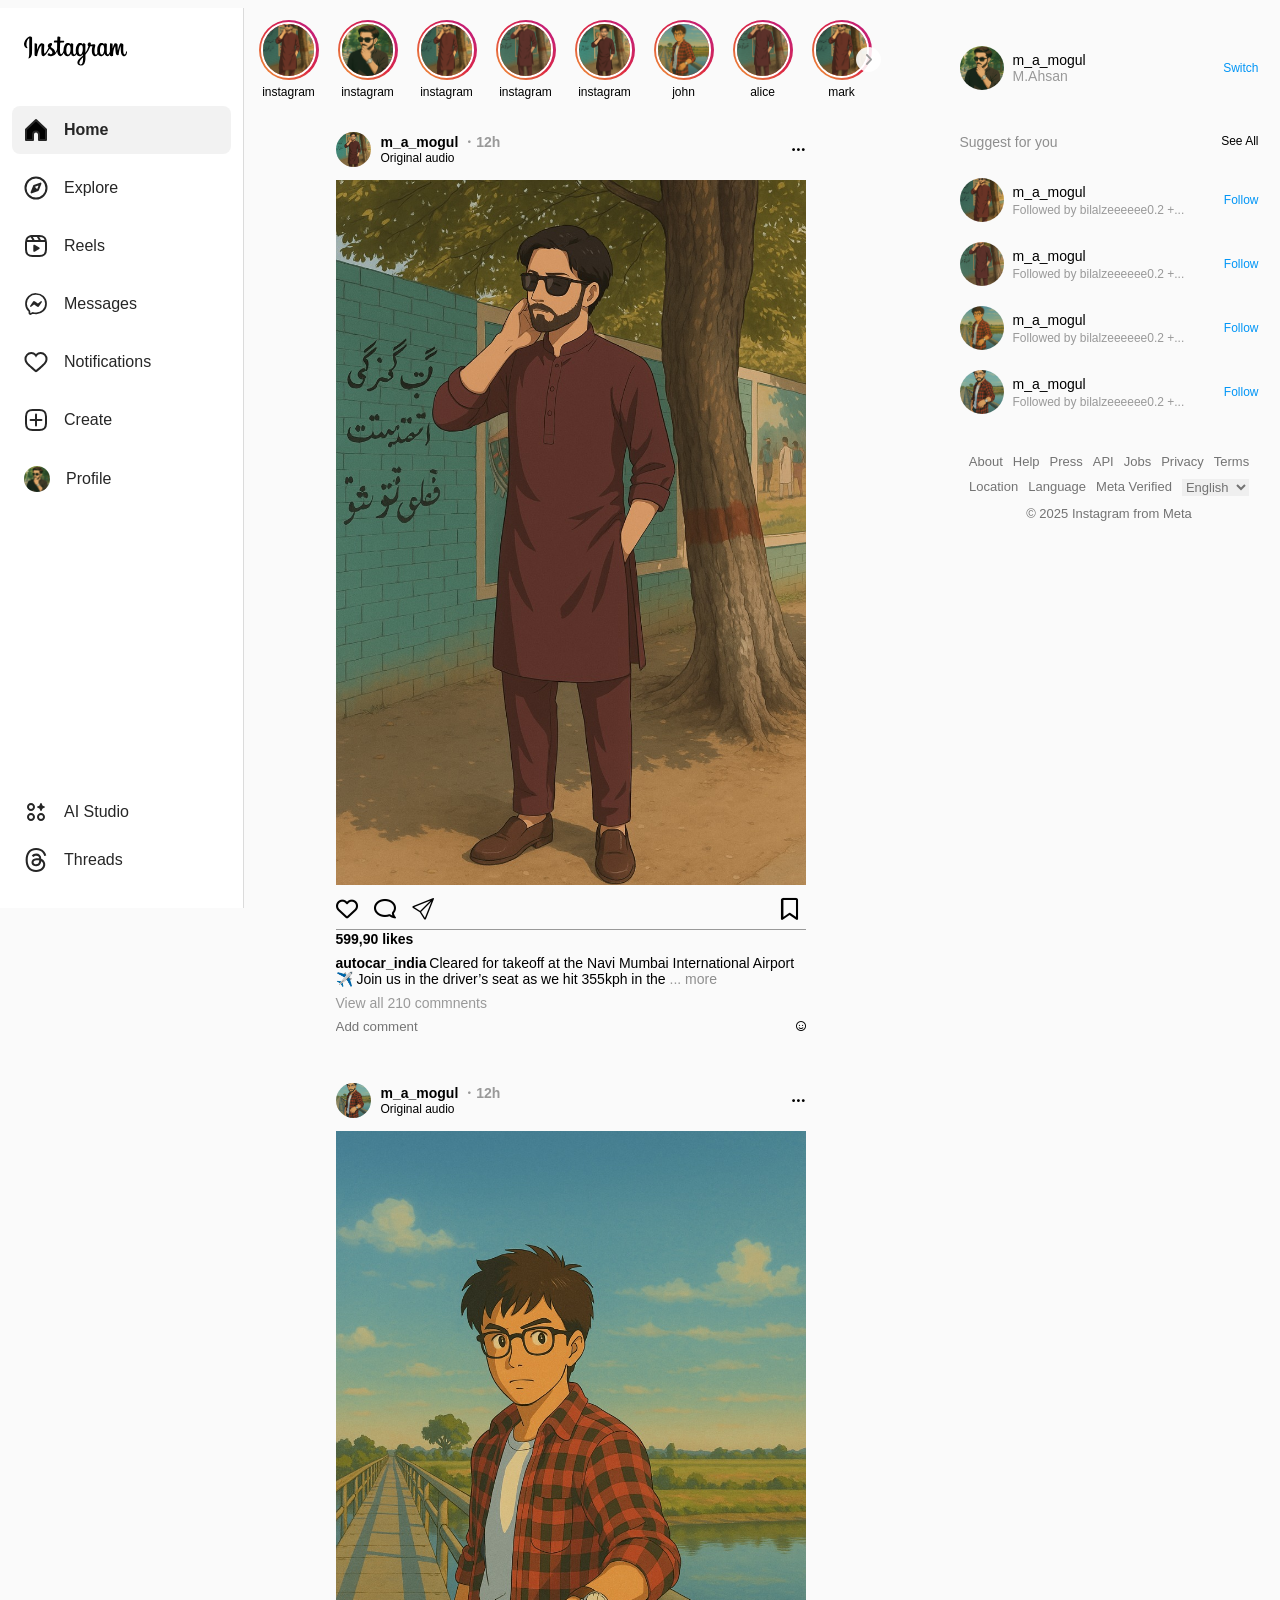
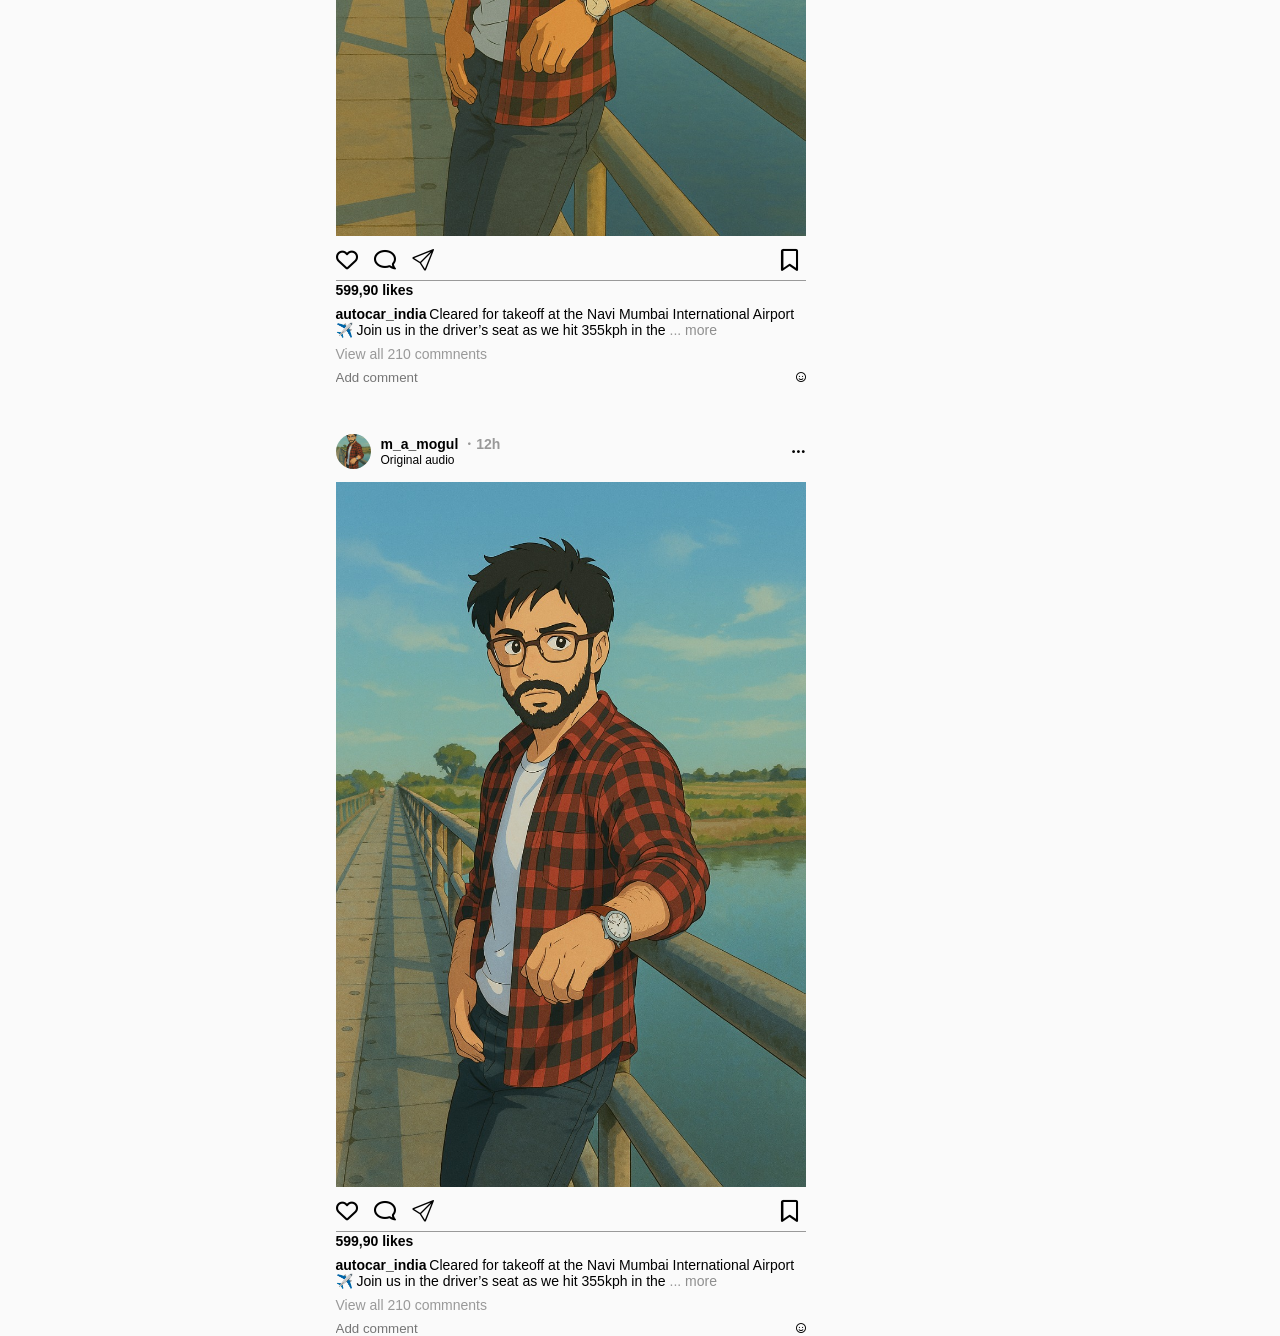
==== index.html @ 6cba1e9f "first-commit" ====
<!DOCTYPE html>
<html lang="en">

<head>
    <meta charset="UTF-8">
    <meta name="viewport" content="width=device-width, initial-scale=1.0">

    <!-- ? FontAwesome -->
    <link rel="stylesheet" href="https://cdnjs.cloudflare.com/ajax/libs/font-awesome/6.7.2/css/all.min.css"
        integrity="sha512-Evv84Mr4kqVGRNSgIGL/F/aIDqQb7xQ2vcrdIwxfjThSH8CSR7PBEakCr51Ck+w+/U6swU2Im1vVX0SVk9ABhg=="
        crossorigin="anonymous" referrerpolicy="no-referrer" />
    <!-- ?BootStrap Icon-->
    <link rel="stylesheet" href="https://cdn.jsdelivr.net/npm/bootstrap-icons@1.11.3/font/bootstrap-icons.min.css">
    <link rel="stylesheet" href="../css/index.css">

    <link rel="shortcut icon" href="../assets/icon.png" type="image/x-icon">

    <title>Instagram</title>

</head>

<body>

    <nav class="sidebar">
        <div class="sidebar-top">
            <div class="logo ">
                <a href="" class="default-logo"></a> <svg aria-label="Instagram" fill="currentColor" height="29" role="img"
                  viewBox="32 4 113 32" width="103">
                  <title>Instagram</title>
                  <path clip-rule="evenodd"
                    d="M37.82 4.11c-2.32.97-4.86 3.7-5.66 7.13-1.02 4.34 3.21 6.17 3.56 5.57.4-.7-.76-.94-1-3.2-.3-2.9 1.05-6.16 2.75-7.58.32-.27.3.1.3.78l-.06 14.46c0 3.1-.13 4.07-.36 5.04-.23.98-.6 1.64-.33 1.9.32.28 1.68-.4 2.46-1.5a8.13 8.13 0 0 0 1.33-4.58c.07-2.06.06-5.33.07-7.19 0-1.7.03-6.71-.03-9.72-.02-.74-2.07-1.51-3.03-1.1Zm82.13 14.48a9.42 9.42 0 0 1-.88 3.75c-.85 1.72-2.63 2.25-3.39-.22-.4-1.34-.43-3.59-.13-5.47.3-1.9 1.14-3.35 2.53-3.22 1.38.13 2.02 1.9 1.87 5.16ZM96.8 28.57c-.02 2.67-.44 5.01-1.34 5.7-1.29.96-3 .23-2.65-1.72.31-1.72 1.8-3.48 4-5.64l-.01 1.66Zm-.35-10a10.56 10.56 0 0 1-.88 3.77c-.85 1.72-2.64 2.25-3.39-.22-.5-1.69-.38-3.87-.13-5.25.33-1.78 1.12-3.44 2.53-3.44 1.38 0 2.06 1.5 1.87 5.14Zm-13.41-.02a9.54 9.54 0 0 1-.87 3.8c-.88 1.7-2.63 2.24-3.4-.23-.55-1.77-.36-4.2-.13-5.5.34-1.95 1.2-3.32 2.53-3.2 1.38.14 2.04 1.9 1.87 5.13Zm61.45 1.81c-.33 0-.49.35-.61.93-.44 2.02-.9 2.48-1.5 2.48-.66 0-1.26-1-1.42-3-.12-1.58-.1-4.48.06-7.37.03-.59-.14-1.17-1.73-1.75-.68-.25-1.68-.62-2.17.58a29.65 29.65 0 0 0-2.08 7.14c0 .06-.08.07-.1-.06-.07-.87-.26-2.46-.28-5.79 0-.65-.14-1.2-.86-1.65-.47-.3-1.88-.81-2.4-.2-.43.5-.94 1.87-1.47 3.48l-.74 2.2.01-4.88c0-.5-.34-.67-.45-.7a9.54 9.54 0 0 0-1.8-.37c-.48 0-.6.27-.6.67 0 .05-.08 4.65-.08 7.87v.46c-.27 1.48-1.14 3.49-2.09 3.49s-1.4-.84-1.4-4.68c0-2.24.07-3.21.1-4.83.02-.94.06-1.65.06-1.81-.01-.5-.87-.75-1.27-.85-.4-.09-.76-.13-1.03-.11-.4.02-.67.27-.67.62v.55a3.71 3.71 0 0 0-1.83-1.49c-1.44-.43-2.94-.05-4.07 1.53a9.31 9.31 0 0 0-1.66 4.73c-.16 1.5-.1 3.01.17 4.3-.33 1.44-.96 2.04-1.64 2.04-.99 0-1.7-1.62-1.62-4.4.06-1.84.42-3.13.82-4.99.17-.8.04-1.2-.31-1.6-.32-.37-1-.56-1.99-.33-.7.16-1.7.34-2.6.47 0 0 .05-.21.1-.6.23-2.03-1.98-1.87-2.69-1.22-.42.39-.7.84-.82 1.67-.17 1.3.9 1.91.9 1.91a22.22 22.22 0 0 1-3.4 7.23v-.7c-.01-3.36.03-6 .05-6.95.02-.94.06-1.63.06-1.8 0-.36-.22-.5-.66-.67-.4-.16-.86-.26-1.34-.3-.6-.05-.97.27-.96.65v.52a3.7 3.7 0 0 0-1.84-1.49c-1.44-.43-2.94-.05-4.07 1.53a10.1 10.1 0 0 0-1.66 4.72c-.15 1.57-.13 2.9.09 4.04-.23 1.13-.89 2.3-1.63 2.3-.95 0-1.5-.83-1.5-4.67 0-2.24.07-3.21.1-4.83.02-.94.06-1.65.06-1.81 0-.5-.87-.75-1.27-.85-.42-.1-.79-.13-1.06-.1-.37.02-.63.35-.63.6v.56a3.7 3.7 0 0 0-1.84-1.49c-1.44-.43-2.93-.04-4.07 1.53-.75 1.03-1.35 2.17-1.66 4.7a15.8 15.8 0 0 0-.12 2.04c-.3 1.81-1.61 3.9-2.68 3.9-.63 0-1.23-1.21-1.23-3.8 0-3.45.22-8.36.25-8.83l1.62-.03c.68 0 1.29.01 2.19-.04.45-.02.88-1.64.42-1.84-.21-.09-1.7-.17-2.3-.18-.5-.01-1.88-.11-1.88-.11s.13-3.26.16-3.6c.02-.3-.35-.44-.57-.53a7.77 7.77 0 0 0-1.53-.44c-.76-.15-1.1 0-1.17.64-.1.97-.15 3.82-.15 3.82-.56 0-2.47-.11-3.02-.11-.52 0-1.08 2.22-.36 2.25l3.2.09-.03 6.53v.47c-.53 2.73-2.37 4.2-2.37 4.2.4-1.8-.42-3.15-1.87-4.3-.54-.42-1.6-1.22-2.79-2.1 0 0 .69-.68 1.3-2.04.43-.96.45-2.06-.61-2.3-1.75-.41-3.2.87-3.63 2.25a2.61 2.61 0 0 0 .5 2.66l.15.19c-.4.76-.94 1.78-1.4 2.58-1.27 2.2-2.24 3.95-2.97 3.95-.58 0-.57-1.77-.57-3.43 0-1.43.1-3.58.19-5.8.03-.74-.34-1.16-.96-1.54a4.33 4.33 0 0 0-1.64-.69c-.7 0-2.7.1-4.6 5.57-.23.69-.7 1.94-.7 1.94l.04-6.57c0-.16-.08-.3-.27-.4a4.68 4.68 0 0 0-1.93-.54c-.36 0-.54.17-.54.5l-.07 10.3c0 .78.02 1.69.1 2.09.08.4.2.72.36.91.15.2.33.34.62.4.28.06 1.78.25 1.86-.32.1-.69.1-1.43.89-4.2 1.22-4.31 2.82-6.42 3.58-7.16.13-.14.28-.14.27.07l-.22 5.32c-.2 5.37.78 6.36 2.17 6.36 1.07 0 2.58-1.06 4.2-3.74l2.7-4.5 1.58 1.46c1.28 1.2 1.7 2.36 1.42 3.45-.21.83-1.02 1.7-2.44.86-.42-.25-.6-.44-1.01-.71-.23-.15-.57-.2-.78-.04-.53.4-.84.92-1.01 1.55-.17.61.45.94 1.09 1.22.55.25 1.74.47 2.5.5 2.94.1 5.3-1.42 6.94-5.34.3 3.38 1.55 5.3 3.72 5.3 1.45 0 2.91-1.88 3.55-3.72.18.75.45 1.4.8 1.96 1.68 2.65 4.93 2.07 6.56-.18.5-.69.58-.94.58-.94a3.07 3.07 0 0 0 2.94 2.87c1.1 0 2.23-.52 3.03-2.31.09.2.2.38.3.56 1.68 2.65 4.93 2.07 6.56-.18l.2-.28.05 1.4-1.5 1.37c-2.52 2.3-4.44 4.05-4.58 6.09-.18 2.6 1.93 3.56 3.53 3.69a4.5 4.5 0 0 0 4.04-2.11c.78-1.15 1.3-3.63 1.26-6.08l-.06-3.56a28.55 28.55 0 0 0 5.42-9.44s.93.01 1.92-.05c.32-.02.41.04.35.27-.07.28-1.25 4.84-.17 7.88.74 2.08 2.4 2.75 3.4 2.75 1.15 0 2.26-.87 2.85-2.17l.23.42c1.68 2.65 4.92 2.07 6.56-.18.37-.5.58-.94.58-.94.36 2.2 2.07 2.88 3.05 2.88 1.02 0 2-.42 2.78-2.28.03.82.08 1.49.16 1.7.05.13.34.3.56.37.93.34 1.88.18 2.24.11.24-.05.43-.25.46-.75.07-1.33.03-3.56.43-5.21.67-2.79 1.3-3.87 1.6-4.4.17-.3.36-.35.37-.03.01.64.04 2.52.3 5.05.2 1.86.46 2.96.65 3.3.57 1 1.27 1.05 1.83 1.05.36 0 1.12-.1 1.05-.73-.03-.31.02-2.22.7-4.96.43-1.79 1.15-3.4 1.41-4 .1-.21.15-.04.15 0-.06 1.22-.18 5.25.32 7.46.68 2.98 2.65 3.32 3.34 3.32 1.47 0 2.67-1.12 3.07-4.05.1-.7-.05-1.25-.48-1.25Z"
                    fill="currentColor" fill-rule="evenodd"></path>
                </svg></a>
        
                <!-- Mobile logo for smaller screens -->
                <a class="mobile-logo hidden"><svg aria-label="Instagram" class="x1lliihq x1n2onr6 x5n08af" fill="currentColor"
                    height="24" role="img" viewBox="0 0 24 24" width="24">
                    <title>Instagram</title>
                    <path
                      d="M12 2.982c2.937 0 3.285.011 4.445.064a6.087 6.087 0 0 1 2.042.379 3.408 3.408 0 0 1 1.265.823 3.408 3.408 0 0 1 .823 1.265 6.087 6.087 0 0 1 .379 2.042c.053 1.16.064 1.508.064 4.445s-.011 3.285-.064 4.445a6.087 6.087 0 0 1-.379 2.042 3.643 3.643 0 0 1-2.088 2.088 6.087 6.087 0 0 1-2.042.379c-1.16.053-1.508.064-4.445.064s-3.285-.011-4.445-.064a6.087 6.087 0 0 1-2.043-.379 3.408 3.408 0 0 1-1.264-.823 3.408 3.408 0 0 1-.823-1.265 6.087 6.087 0 0 1-.379-2.042c-.053-1.16-.064-1.508-.064-4.445s.011-3.285.064-4.445a6.087 6.087 0 0 1 .379-2.042 3.408 3.408 0 0 1 .823-1.265 3.408 3.408 0 0 1 1.265-.823 6.087 6.087 0 0 1 2.042-.379c1.16-.053 1.508-.064 4.445-.064M12 1c-2.987 0-3.362.013-4.535.066a8.074 8.074 0 0 0-2.67.511 5.392 5.392 0 0 0-1.949 1.27 5.392 5.392 0 0 0-1.269 1.948 8.074 8.074 0 0 0-.51 2.67C1.012 8.638 1 9.013 1 12s.013 3.362.066 4.535a8.074 8.074 0 0 0 .511 2.67 5.392 5.392 0 0 0 1.27 1.949 5.392 5.392 0 0 0 1.948 1.269 8.074 8.074 0 0 0 2.67.51C8.638 22.988 9.013 23 12 23s3.362-.013 4.535-.066a8.074 8.074 0 0 0 2.67-.511 5.625 5.625 0 0 0 3.218-3.218 8.074 8.074 0 0 0 .51-2.67C22.988 15.362 23 14.987 23 12s-.013-3.362-.066-4.535a8.074 8.074 0 0 0-.511-2.67 5.392 5.392 0 0 0-1.27-1.949 5.392 5.392 0 0 0-1.948-1.269 8.074 8.074 0 0 0-2.67-.51C15.362 1.012 14.987 1 12 1Zm0 5.351A5.649 5.649 0 1 0 17.649 12 5.649 5.649 0 0 0 12 6.351Zm0 9.316A3.667 3.667 0 1 1 15.667 12 3.667 3.667 0 0 1 12 15.667Zm5.872-10.859a1.32 1.32 0 1 0 1.32 1.32 1.32 1.32 0 0 0-1.32-1.32Z">
                    </path>
                  </svg></a>
              </div>
            <div class="navbar-list">
                <ul>
                    <li>
                        <a href="#" class="nav-item active home">
                            <svg aria-label="Home" class="x1lliihq x1n2onr6 x5n08af" fill="currentColor" height="24"
                                role="img" viewBox="0 0 24 24" width="24">
                                <title>Home</title>
                                <path
                                    d="M9.005 16.545a2.997 2.997 0 0 1 2.997-2.997A2.997 2.997 0 0 1 15 16.545V22h7V11.543L12 2 2 11.543V22h7.005Z"
                                    fill="none" stroke="currentColor" stroke-linejoin="round" stroke-width="2"></path>
                            </svg>
                            <span>
                                Home
                            </span>
                        </a>
                    </li>
                     <!-- onclick="showSearch()" -->
              <!-- <li onclick="showSearch()">
                <a class="nav-item" id="search">
                  <svg aria-label="Search" class="" fill="currentColor" height="24" role="img" viewBox="0 0 24 24"
                    width="24">
                    <title>Search</title>
                    <path d="M19 10.5A8.5 8.5 0 1 1 10.5 2a8.5 8.5 0 0 1 8.5 8.5Z" fill="none" stroke="currentColor"
                      stroke-linecap="round" stroke-linejoin="round" stroke-width="2"></path>
                    <line fill="none" stroke="currentColor" stroke-linecap="round" stroke-linejoin="round" stroke-width="2"
                      x1="16.511" x2="22" y1="16.511" y2="22"></line>
                  </svg>
                  <span> Search </span>
                </a>
                <div class="searchPopup" id="sPopup">
                  <div class="searchPage">
                    <div class="search-head">
                      <div class="search-title">Search</div>
                    </div>
                    <div class="search-bottom">
                      <div class="search-field">
                        <input type="text" id="searchInput" placeholder="Search">
                        <span class="clear-btn" id="clearBtn">&times;</span>
                      </div>
                      <hr>
                      <div class="search-list">
                        <div class="list-title">
                          <div class="recent">
                            Recent
                          </div>
                          <div class="clear-all" id="clear-all">Clear all</div>
                        </div>
                        <div class="list" id="list">
                          <div class="user-searched">
                            <div class="user-profile">
                              <img src="../assets/profile/adnan/1.jpg" width="" alt="">
                            </div>
                            <div class="search-user--info">
                              <a href="" class="search-username">m_a_mogul</a>
                              <span class="curr-name">M.Ahsan</span>
                            </div>
                            <div class="close-btn" id="close-btn">
                              <button>&times;</button>
                            </div>
                          </div>
                          <div class="user-searched">
                            <div class="user-profile">
                              <img src="../assets/profile/5.jpg" width="" alt="">
                            </div>
                            <div class="search-user--info">
                              <a href="" class="search-username">m_a_mogul</a>
                              <span class="curr-name">M.Ahsan</span>
                            </div>
                            <div class="close-btn" id="close-btn">
                              <button>&times;</button>
                            </div>
                          </div>
                          <div class="user-searched">
                            <div class="user-profile">
                              <img src="../assets/profile/adnan/1.jpg" width="" alt="">
                            </div>
                            <div class="search-user--info">
                              <a href="" class="search-username">m_a_mogul</a>
                              <span class="curr-name">M.Ahsan</span>
                            </div>
                            <div class="close-btn" id="close-btn">
                              <button>&times;</button>
                            </div>
                          </div>
                          <div class="user-searched">
                            <div class="user-profile">
                              <img src="../assets/profile/5.jpg" width="" alt="">
                            </div>
                            <div class="search-user--info">
                              <a href="" class="search-username">m_a_mogul</a>
                              <span class="curr-name">M.Ahsan</span>
                            </div>
                            <div class="close-btn" id="close-btn">
                              <button>&times;</button>
                            </div>
                          </div>
                        </div>
                      </div>
                    </div>
                  </div>
                </div>
              </li> -->
                    <li>
                        <a href="./explore.html" class="nav-item">
                            <svg aria-label="Explore" class="" fill="currentColor" height="24" role="img"
                                viewBox="0 0 24 24" width="24">
                                <title>Explore</title>
                                <polygon fill="none"
                                    points="13.941 13.953 7.581 16.424 10.06 10.056 16.42 7.585 13.941 13.953"
                                    stroke="currentColor" stroke-linecap="round" stroke-linejoin="round"
                                    stroke-width="2">
                                </polygon>
                                <polygon fill-rule="evenodd"
                                    points="10.06 10.056 13.949 13.945 7.581 16.424 10.06 10.056">
                                </polygon>
                                <circle cx="12.001" cy="12.005" fill="none" r="10.5" stroke="currentColor"
                                    stroke-linecap="round" stroke-linejoin="round" stroke-width="2"></circle>
                            </svg>
                            <span>
                                Explore
                            </span>
                        </a>
                    </li>
                    <li>
                        <a href="#" class="nav-item">
                            <svg aria-label="Reels" class="x1lliihq x1n2onr6 x5n08af" fill="currentColor" height="24"
                                role="img" viewBox="0 0 24 24" width="24">
                                <title>Reels</title>
                                <line fill="none" stroke="currentColor" stroke-linejoin="round" stroke-width="2"
                                    x1="2.049" x2="21.95" y1="7.002" y2="7.002"></line>
                                <line fill="none" stroke="currentColor" stroke-linecap="round" stroke-linejoin="round"
                                    stroke-width="2" x1="13.504" x2="16.362" y1="2.001" y2="7.002"></line>
                                <line fill="none" stroke="currentColor" stroke-linecap="round" stroke-linejoin="round"
                                    stroke-width="2" x1="7.207" x2="10.002" y1="2.11" y2="7.002"></line>
                                <path
                                    d="M2 12.001v3.449c0 2.849.698 4.006 1.606 4.945.94.908 2.098 1.607 4.946 1.607h6.896c2.848 0 4.006-.699 4.946-1.607.908-.939 1.606-2.096 1.606-4.945V8.552c0-2.848-.698-4.006-1.606-4.945C19.454 2.699 18.296 2 15.448 2H8.552c-2.848 0-4.006.699-4.946 1.607C2.698 4.546 2 5.704 2 8.552Z"
                                    fill="none" stroke="currentColor" stroke-linecap="round" stroke-linejoin="round"
                                    stroke-width="2"></path>
                                <path
                                    d="M9.763 17.664a.908.908 0 0 1-.454-.787V11.63a.909.909 0 0 1 1.364-.788l4.545 2.624a.909.909 0 0 1 0 1.575l-4.545 2.624a.91.91 0 0 1-.91 0Z"
                                    fill-rule="evenodd"></path>
                            </svg>
                            <span>
                                Reels
                            </span>
                        </a>
                    </li>
                    <li>

                        <a href="/html/message.html" class="nav-item">
                            <svg aria-label="Messenger" class="x1lliihq x1n2onr6 x5n08af" fill="currentColor"
                                height="24" role="img" viewBox="0 0 24 24" width="24">
                                <title>Messenger</title>
                                <path
                                    d="M12.003 2.001a9.705 9.705 0 1 1 0 19.4 10.876 10.876 0 0 1-2.895-.384.798.798 0 0 0-.533.04l-1.984.876a.801.801 0 0 1-1.123-.708l-.054-1.78a.806.806 0 0 0-.27-.569 9.49 9.49 0 0 1-3.14-7.175 9.65 9.65 0 0 1 10-9.7Z"
                                    fill="none" stroke="currentColor" stroke-miterlimit="10" stroke-width="1.739">
                                </path>
                                <path
                                    d="M17.79 10.132a.659.659 0 0 0-.962-.873l-2.556 2.05a.63.63 0 0 1-.758.002L11.06 9.47a1.576 1.576 0 0 0-2.277.42l-2.567 3.98a.659.659 0 0 0 .961.875l2.556-2.049a.63.63 0 0 1 .759-.002l2.452 1.84a1.576 1.576 0 0 0 2.278-.42Z"
                                    fill-rule="evenodd"></path>
                            </svg>
                            <span>
                                Messages
                            </span>
                        </a>
                    </li>
                    <li class="hide-in--mobile">

                        <a href="#" class="nav-item">
                            <svg aria-label="Notifications" class="x1lliihq x1n2onr6 x5n08af" fill="currentColor"
                                height="24" role="img" viewBox="0 0 24 24" width="24">
                                <title>Notifications</title>
                                <path
                                    d="M16.792 3.904A4.989 4.989 0 0 1 21.5 9.122c0 3.072-2.652 4.959-5.197 7.222-2.512 2.243-3.865 3.469-4.303 3.752-.477-.309-2.143-1.823-4.303-3.752C5.141 14.072 2.5 12.167 2.5 9.122a4.989 4.989 0 0 1 4.708-5.218 4.21 4.21 0 0 1 3.675 1.941c.84 1.175.98 1.763 1.12 1.763s.278-.588 1.11-1.766a4.17 4.17 0 0 1 3.679-1.938m0-2a6.04 6.04 0 0 0-4.797 2.127 6.052 6.052 0 0 0-4.787-2.127A6.985 6.985 0 0 0 .5 9.122c0 3.61 2.55 5.827 5.015 7.97.283.246.569.494.853.747l1.027.918a44.998 44.998 0 0 0 3.518 3.018 2 2 0 0 0 2.174 0 45.263 45.263 0 0 0 3.626-3.115l.922-.824c.293-.26.59-.519.885-.774 2.334-2.025 4.98-4.32 4.98-7.94a6.985 6.985 0 0 0-6.708-7.218Z">
                                </path>
                            </svg>
                            <span>
                                Notifications
                            </span>
                        </a>
                    </li>
                    <li>

                        <a href="#" class="nav-item create-post">
                            <svg aria-label="New post" class="x1lliihq x1n2onr6 x5n08af" fill="currentColor" height="24"
                                role="img" viewBox="0 0 24 24" width="24">
                                <title>New post</title>
                                <path
                                    d="M2 12v3.45c0 2.849.698 4.005 1.606 4.944.94.909 2.098 1.608 4.946 1.608h6.896c2.848 0 4.006-.7 4.946-1.608C21.302 19.455 22 18.3 22 15.45V8.552c0-2.849-.698-4.006-1.606-4.945C19.454 2.7 18.296 2 15.448 2H8.552c-2.848 0-4.006.699-4.946 1.607C2.698 4.547 2 5.703 2 8.552Z"
                                    fill="none" stroke="currentColor" stroke-linecap="round" stroke-linejoin="round"
                                    stroke-width="2"></path>
                                <line fill="none" stroke="currentColor" stroke-linecap="round" stroke-linejoin="round"
                                    stroke-width="2" x1="6.545" x2="17.455" y1="12.001" y2="12.001"></line>
                                <line fill="none" stroke="currentColor" stroke-linecap="round" stroke-linejoin="round"
                                    stroke-width="2" x1="12.003" x2="12.003" y1="6.545" y2="17.455"></line>
                            </svg>
                            <span>
                                Create
                            </span>
                        </a>
                    </li>
                    <li>

                        <a href="./profile.html" class="nav-item">
                            <img src="../assets/profile/1.jpg" class="profile-pic--nav" alt="Profile">
                            <span>
                                Profile
                            </span>
                        </a>
                    </li>
                </ul>
            </div>
        </div>

        <div class="more-icons">
            <a href="#" class="nav-item ai-studio">
                <svg aria-label="" class="x1lliihq x1n2onr6 xyb1xck" fill="currentColor" height="24" role="img"
                    viewBox="0 0 24 24" width="24">
                    <title></title>
                    <path clip-rule="evenodd"
                        d="M3 17C3 19.2091 4.79086 21 7 21C9.20914 21 11 19.2091 11 17C11 14.7909 9.20914 13 7 13C4.79086 13 3 14.7909 3 17ZM7 19C5.89543 19 5 18.1046 5 17C5 15.8954 5.89543 15 7 15C8.10457 15 9 15.8954 9 17C9 18.1046 8.10457 19 7 19Z"
                        fill="ig-primary-icon" fill-rule="evenodd"></path>
                    <path clip-rule="evenodd"
                        d="M3 7C3 9.20914 4.79086 11 7 11C9.20914 11 11 9.20914 11 7C11 4.79086 9.20914 3 7 3C4.79086 3 3 4.79086 3 7ZM7 9C5.89543 9 5 8.10457 5 7C5 5.89543 5.89543 5 7 5C8.10457 5 9 5.89543 9 7C9 8.10457 8.10457 9 7 9Z"
                        fill="ig-primary-icon" fill-rule="evenodd"></path>
                    <path clip-rule="evenodd"
                        d="M13 17C13 19.2091 14.7909 21 17 21C19.2091 21 21 19.2091 21 17C21 14.7909 19.2091 13 17 13C14.7909 13 13 14.7909 13 17ZM17 19C15.8954 19 15 18.1046 15 17C15 15.8954 15.8954 15 17 15C18.1046 15 19 15.8954 19 17C19 18.1046 18.1046 19 17 19Z"
                        fill="ig-primary-icon" fill-rule="evenodd"></path>
                    <path
                        d="M16.441 10.6266C16.6549 11.1245 17.3625 11.1245 17.5765 10.6266L18.3939 8.72443C18.4564 8.57898 18.5725 8.46316 18.7183 8.40081L20.6256 7.58558C21.1248 7.37223 21.1248 6.66646 20.6256 6.45313L18.7183 5.63788C18.5725 5.57554 18.4564 5.45972 18.3939 5.31427L17.5598 3.37331C17.3484 2.88143 16.6518 2.87387 16.4297 3.36107L15.5339 5.32659C15.471 5.46452 15.3594 5.57455 15.2203 5.63554L13.369 6.44802C12.8744 6.66499 12.8778 7.36588 13.3744 7.57819L15.299 8.40081C15.4449 8.46316 15.5611 8.57898 15.6235 8.72443L16.441 10.6266Z"
                        fill="ig-primary-icon"></path>
                </svg>
                <span>
                    AI Studio
                </span>
            </a>

            <a href="#" class="nav-item therads">
                <svg aria-label="" class="x1lliihq x1n2onr6 x5n08af" fill="currentColor" height="24" role="img"
                    viewBox="0 0 192 192" width="24">
                    <title></title>
                    <path class="xcslo1z"
                        d="M141.537 88.9883C140.71 88.5919 139.87 88.2104 139.019 87.8451C137.537 60.5382 122.616 44.905 97.5619 44.745C97.4484 44.7443 97.3355 44.7443 97.222 44.7443C82.2364 44.7443 69.7731 51.1409 62.102 62.7807L75.881 72.2328C81.6116 63.5383 90.6052 61.6848 97.2286 61.6848C97.3051 61.6848 97.3819 61.6848 97.4576 61.6855C105.707 61.7381 111.932 64.1366 115.961 68.814C118.893 72.2193 120.854 76.925 121.825 82.8638C114.511 81.6207 106.601 81.2385 98.145 81.7233C74.3247 83.0954 59.0111 96.9879 60.0396 116.292C60.5615 126.084 65.4397 134.508 73.775 140.011C80.8224 144.663 89.899 146.938 99.3323 146.423C111.79 145.74 121.563 140.987 128.381 132.296C133.559 125.696 136.834 117.143 138.28 106.366C144.217 109.949 148.617 114.664 151.047 120.332C155.179 129.967 155.42 145.8 142.501 158.708C131.182 170.016 117.576 174.908 97.0135 175.059C74.2042 174.89 56.9538 167.575 45.7381 153.317C35.2355 139.966 29.8077 120.682 29.6052 96C29.8077 71.3178 35.2355 52.0336 45.7381 38.6827C56.9538 24.4249 74.2039 17.11 97.0132 16.9405C119.988 17.1113 137.539 24.4614 149.184 38.788C154.894 45.8136 159.199 54.6488 162.037 64.9503L178.184 60.6422C174.744 47.9622 169.331 37.0357 161.965 27.974C147.036 9.60668 125.202 0.195148 97.0695 0H96.9569C68.8816 0.19447 47.2921 9.6418 32.7883 28.0793C19.8819 44.4864 13.2244 67.3157 13.0007 95.9325L13 96L13.0007 96.0675C13.2244 124.684 19.8819 147.514 32.7883 163.921C47.2921 182.358 68.8816 191.806 96.9569 192H97.0695C122.03 191.827 139.624 185.292 154.118 170.811C173.081 151.866 172.51 128.119 166.26 113.541C161.776 103.087 153.227 94.5962 141.537 88.9883ZM98.4405 129.507C88.0005 130.095 77.1544 125.409 76.6196 115.372C76.2232 107.93 81.9158 99.626 99.0812 98.6368C101.047 98.5234 102.976 98.468 104.871 98.468C111.106 98.468 116.939 99.0737 122.242 100.233C120.264 124.935 108.662 128.946 98.4405 129.507Z">
                    </path>
                </svg>
                <span>
                    Threads
                </span>
            </a>
        </div>
    </nav>

    <main>
        <div class="main-div">
            <!-- ? Insta Content -->
            <div class="insta-content">

                <div class="story-wrapper">
                    <button class="btn prev"><i class="fa-solid fa-angle-left"></i></button>
                    <button class="btn next"><i class="fa-solid fa-angle-right"></i></button>

                    <div class="insta-stories" id="storiesContainer">
                    </div>
                </div>

                <div class="insta-posts">
                    <div class="post-div">
                        <div class="post">
                            <div class="post-header">
                                <div class="left-side">
                                    <div class="profile-pic">
                                        <img src="../assets/profile/4.jpg" alt="">
                                    </div>
                                    <div class="user-info">
                                        <div class="post-username">
                                            <span class="username">
                                                m_a_mogul
                                            </span>
                                            <span class="post-time"><i class="bi bi-dot"></i>12h</span>
                                        </div>
                                        <span class="post-audio">Original audio</span>
                                    </div>
                                </div>
                                <div class="right-side">
                                    <div class="more-option" title="more option">
                                        <i class="bi bi-three-dots"></i>
                                    </div>
                                </div>
                            </div>
                            <div class="post-img">
                                <img src="../assets/profile/2.jpg" alt="">
                                <div class="like-heart" id="like-heart">
                                    <i class="fa-solid fa-heart like "></i>
                                </div>
                            </div>
                            <div class="post-footer">
                                <div class="post-controls">
                                    <div class="post-btns">
                                        <div class="heart btn-post" id="heart">
                                            <i class="fa-regular fa-heart"></i>
                                        </div>
                                        <div class="comment  btn-post">
                                            <i class="fa-regular fa-comment"></i>
                                        </div>
                                        <div class="share  btn-post">
                                            <i class="bi bi-send"></i>
                                        </div>
                                    </div>
                                    <div class="save-btn">
                                        <div class="save">
                                            <i class="fa-regular fa-bookmark"></i>
                                        </div>
                                    </div>
                                </div>

                                <div class="post-like--count">
                                    <div class="like-count">
                                        <a href="">
                                            <span>599,90</span>
                                            <span>
                                                likes
                                            </span>
                                        </a>
                                    </div>
                                </div>

                                <div class="post-caption">
                                    <div class="caption">
                                        <span class="post-username">autocar_india</span>
                                        <span class="caption-text">
                                            Cleared for takeoff at the Navi Mumbai International Airport ✈️ Join us in
                                            the driver’s seat as we hit 355kph in the
                                            <span class="dots">...</span>
                                            <span class="extra-text"> new Ferrari SF90 XX Stradale — an 1016hp hybrid
                                                rocket! 🚗💨</span>
                                            <span class="more-link toggle">more</span>
                                        </span>
                                    </div>
                                </div>


                                <div class="view-all-comments">
                                    <a href="" class="view-comments">
                                        View all <span class="total-comments">210</span> commnents
                                    </a>
                                </div>

                                <div class="add-comment">
                                    <div class="post-cmt">
                                        <form>
                                            <div class="cmt-div">
                                                <input type="text" placeholder="Add comment" name="" id="cmt">
                                            </div>
                                            <button class="cmt-btn" id="cmt-btn">
                                                Post
                                            </button>
                                        </form>
                                        <div class="cmt-emoji">
                                            <i class="fa-regular fa-face-smile"></i>
                                        </div>
                                    </div>
                                </div>
                            </div>
                        </div>
                    </div>

                    <div class="post-div">
                        <div class="post">
                            <div class="post-header">
                                <div class="left-side">
                                    <div class="profile-pic">
                                        <img src="../assets/profile/6.jpg" alt="">
                                    </div>
                                    <div class="user-info">
                                        <div class="post-username">
                                            <span class="username">
                                                m_a_mogul
                                            </span>
                                            <span class="post-time"><i class="bi bi-dot"></i>12h</span>
                                        </div>
                                        <span class="post-audio">Original audio</span>
                                    </div>
                                </div>
                                <div class="right-side">
                                    <div class="more-option" title="more option">
                                        <i class="bi bi-three-dots"></i>
                                    </div>
                                </div>
                            </div>
                            <div class="post-img">
                                <img src="../assets/profile/5.jpg" alt="">
                                <div class="like-heart" id="like-heart">
                                    <i class="fa-solid fa-heart like "></i>
                                </div>
                            </div>
                            <div class="post-footer">
                                <div class="post-controls">
                                    <div class="post-btns">
                                        <div class="heart btn-post" id="heart">
                                            <i class="fa-regular fa-heart"></i>
                                        </div>
                                        <div class="comment  btn-post">
                                            <i class="fa-regular fa-comment"></i>
                                        </div>
                                        <div class="share  btn-post">
                                            <i class="bi bi-send"></i>
                                        </div>
                                    </div>
                                    <div class="save-btn">
                                        <div class="save">
                                            <i class="fa-regular fa-bookmark"></i>
                                        </div>
                                    </div>
                                </div>

                                <div class="post-like--count">
                                    <div class="like-count">
                                        <a href="">
                                            <span>599,90</span>
                                            <span>
                                                likes
                                            </span>
                                        </a>
                                    </div>
                                </div>

                                <div class="post-caption">
                                    <div class="caption">
                                        <span class="post-username">autocar_india</span>
                                        <span class="caption-text">
                                            Cleared for takeoff at the Navi Mumbai International Airport ✈️ Join us in
                                            the driver’s seat as we hit 355kph in the
                                            <span class="dots">...</span>
                                            <span class="extra-text"> new Ferrari SF90 XX Stradale — an 1016hp hybrid
                                                rocket! 🚗💨</span>
                                            <span class="more-link toggle">more</span>
                                        </span>
                                    </div>
                                </div>

                                <div class="view-all-comments">
                                    <a href="" class="view-comments">
                                        View all <span class="total-comments">210</span> commnents
                                    </a>
                                </div>

                                <div class="add-comment">
                                    <div class="post-cmt">
                                        <form>
                                            <div class="cmt-div">
                                                <input type="text" placeholder="Add comment" name="" id="cmt">
                                            </div>
                                            <button class="cmt-btn" id="cmt-btn">
                                                Post
                                            </button>
                                        </form>
                                        <div class="cmt-emoji">
                                            <i class="fa-regular fa-face-smile"></i>
                                        </div>
                                    </div>
                                </div>
                            </div>
                        </div>
                    </div>

                    <div class="post-div">
                        <div class="post">
                            <div class="post-header">
                                <div class="left-side">
                                    <div class="profile-pic">
                                        <img src="../assets/profile/6.jpg" alt="">
                                    </div>
                                    <div class="user-info">
                                        <div class="post-username">
                                            <span class="username">
                                                m_a_mogul
                                            </span>
                                            <span class="post-time"><i class="bi bi-dot"></i>12h</span>
                                        </div>
                                        <span class="post-audio">Original audio</span>
                                    </div>
                                </div>
                                <div class="right-side">
                                    <div class="more-option" title="more option">
                                        <i class="bi bi-three-dots"></i>
                                    </div>
                                </div>
                            </div>
                            <div class="post-img">
                                <img src="../assets/profile/6.jpg" alt="">
                                <div class="like-heart" id="like-heart">
                                    <i class="fa-solid fa-heart like "></i>
                                </div>
                            </div>
                            <div class="post-footer">
                                <div class="post-controls">
                                    <div class="post-btns">
                                        <div class="heart btn-post" id="heart">
                                            <i class="fa-regular fa-heart"></i>
                                        </div>
                                        <div class="comment  btn-post">
                                            <i class="fa-regular fa-comment"></i>
                                        </div>
                                        <div class="share  btn-post">
                                            <i class="bi bi-send"></i>
                                        </div>
                                    </div>
                                    <div class="save-btn">
                                        <div class="save">
                                            <i class="fa-regular fa-bookmark"></i>
                                        </div>
                                    </div>
                                </div>

                                <div class="post-like--count">
                                    <div class="like-count">
                                        <a href="">
                                            <span>599,90</span>
                                            <span>
                                                likes
                                            </span>
                                        </a>
                                    </div>
                                </div>

                                <div class="post-caption">
                                    <div class="caption">
                                        <span class="post-username">autocar_india</span>
                                        <span class="caption-text">
                                            Cleared for takeoff at the Navi Mumbai International Airport ✈️ Join us in
                                            the driver’s seat as we hit 355kph in the
                                            <span class="dots">...</span>
                                            <span class="extra-text"> new Ferrari SF90 XX Stradale — an 1016hp hybrid
                                                rocket! 🚗💨</span>
                                            <span class="more-link toggle">more</span>
                                        </span>
                                    </div>
                                </div>


                                <div class="view-all-comments">
                                    <a href="" class="view-comments">
                                        View all <span class="total-comments">210</span> commnents
                                    </a>
                                </div>

                                <div class="add-comment">
                                    <div class="post-cmt">
                                        <form>
                                            <div class="cmt-div">
                                                <input type="text" placeholder="Add comment" name="" id="cmt">
                                            </div>
                                            <button class="cmt-btn" id="cmt-btn">
                                                Post
                                            </button>
                                        </form>
                                        <div class="cmt-emoji">
                                            <i class="fa-regular fa-face-smile"></i>
                                        </div>
                                    </div>
                                </div>
                            </div>
                        </div>
                    </div>


                </div>
            </div>

            <!-- ? Insta main-right -->

            <div class="main-right">
                <div class="right">
                    <div class="user-profile--switch">
                        <div class="curr-profile">
                            <img src="../assets/profile/1.jpg" width="" alt="">
                        </div>
                        <div class="curr-user--info">
                            <a href="" class="curr-username">m_a_mogul</a>
                            <span class="curr-name">M.Ahsan</span>
                        </div>
                        <div class="switch-btn">
                            <a href="">Switch</a>
                        </div>
                    </div>
                    <div class="user-suggestion">
                        <div class="suggeastion">
                            <div class="suggest-head">
                                <span>Suggest for you</span>
                                <a href="">
                                    See All
                                </a>
                            </div>
                            <div class="suggestion-list">

                                <div class="suggest-profile">
                                    <div class="suggest-img">
                                        <img src="../assets/profile/3.jpg" width="" alt="">
                                    </div>
                                    <div class="suggest-user--info">
                                        <a href="" class="suggest-username">m_a_mogul</a>
                                        <span class="suggest-followed">Followed by bilalzeeeeee0.2 +...</span>
                                    </div>
                                    <div class="follow-btn">
                                        <a href="">Follow</a>
                                    </div>
                                </div>

                                <div class="suggest-profile">
                                    <div class="suggest-img">
                                        <img src="../assets/profile/2.jpg" width="" alt="">
                                    </div>
                                    <div class="suggest-user--info">
                                        <a href="" class="suggest-username">m_a_mogul</a>
                                        <span class="suggest-followed">Followed by bilalzeeeeee0.2 +...</span>
                                    </div>
                                    <div class="follow-btn">
                                        <a href="">Follow</a>
                                    </div>
                                </div>
                                <div class="suggest-profile">
                                    <div class="suggest-img">
                                        <img src="../assets/profile/5.jpg" width="" alt="">
                                    </div>
                                    <div class="suggest-user--info">
                                        <a href="" class="suggest-username">m_a_mogul</a>
                                        <span class="suggest-followed">Followed by bilalzeeeeee0.2 +...</span>
                                    </div>
                                    <div class="follow-btn">
                                        <a href="">Follow</a>
                                    </div>
                                </div>
                                <div class="suggest-profile">
                                    <div class="suggest-img">
                                        <img src="../assets/profile/6.jpg" width="" alt="">
                                    </div>
                                    <div class="suggest-user--info">
                                        <a href="" class="suggest-username">m_a_mogul</a>
                                        <span class="suggest-followed">Followed by bilalzeeeeee0.2 +...</span>
                                    </div>
                                    <div class="follow-btn">
                                        <a href="">Follow</a>
                                    </div>
                                </div>
                            </div>
                        </div>
                    </div>
                    <div class="suggest-footer">
                        <footer class="bottom">
                            <ul>

                                <li><a href="#">About</a></li>
                                <li><a href="#">Help</a></li>
                                <li><a href="#">Press</a></li>
                                <li><a href="#">API</a></li>
                                <li><a href="#">Jobs</a></li>
                                <li><a href="#">Privacy</a></li>
                                <li><a href="#">Terms</a></li>
                                <li><a href="#">Location</a></li>
                                <li><a href="#">Language</a></li>
                                <li><a href="#">Meta Verified</a></li>
                                <li>
                                    <select name="" id="">
                                        <option value="">English</option>
                                        <option value="">Spanish</option>
                                        <option value="">Arabic</option>
                                        <option value="">Urdu</option>
                                    </select>
                                </li>
                                <li>&copy; 2025 Instagram from Meta</li>
                            </ul>
                        </footer>
                    </div>
                </div>
            </div>
        </div>

    </main>

    <script src="../js/index.js"></script>


</body>

</html>
---- css/index.css ----
* {
    margin: 0;
    padding: 0;
    box-sizing: border-box;
    font-family: -apple-system, BlinkMacSystemFont, 'Segoe UI', Roboto, sans-serif;
}

html {
    font-size: 62.5%;
}

body {
    background-color: #fafafa;
    display: flex;
}

li {
    list-style-type: none;
}

a {
    text-decoration: none;
}

.sidebar {
    width: 244px;
    height: 100vh;
    position: fixed;
    left: 0%;
    top: 0%;

    padding: 24px 12px;
    border-right: 1px solid #dbdbdb;
    background: white;
    display: flex;
    flex-direction: column;
    justify-content: space-between;
}

.sidebar-top {
    display: flex;
    flex-direction: column;
    justify-content: space-between;
    gap: 20px;
    /* background-color: #cc2366; */
}

.logo {
    padding: 0 12px 16px;
    display: flex;
    align-items: center;

    .hidden{
        display: none;
    }
}

.logo svg {
    height: 38px;
    color: black;
}

.navbar-list {
    ul {
        display: flex;
        flex-direction: column;
        gap: 10px;
        /* background-color:violet; */
    }
}

.nav-item {
    /*background-color:antiquewhite;
    */
    display: flex;
    align-items: center;
    gap: 16px;
    padding: 12px;
    /*margin: 4px 0;
    */
    border-radius: 8px;
    color: #262626;
    text-decoration: none;
    font-size: 16px;
    display: flex;
    align-items: center;
    transition: all 0.2s ease;
    -webkit-transition: all 0.2s ease;
    -moz-transition: all 0.2s ease;
    -ms-transition: all 0.2s ease;
    -o-transition: all 0.2s ease;
}

.nav-item:hover {
    background: #f2f2f2;
}

.nav-item.active {
    font-weight: 700;
    background: #f2f2f2;

}

.nav-item.active.home {
    svg {
        path {
            fill: black !important;
            /* stroke: none */
        }
    }
}

.nav-item svg {
    width: 24px;
    height: 24px;
}

.profile-pic--nav {
    width: 26px;
    height: 26px;
    border-radius: 50%;
    object-fit: cover;
}


main {
    margin-left: 244px;
    width: calc(100% - 244px);
}

.main-div {
    display: flex;
    justify-content: center;
    /* background-color: #e3d4d4; */
}

.insta-content {
    width: 100%;
    max-width: 630px;
}

/* ? Insta Stories */

.story-wrapper {
    position: relative;
    display: flex;
    align-items: center;
    justify-content: space-between;
    overflow: hidden;
}

.story-wrapper .btn {
    background: #ffffffe2;
    color: #999;
    width: 25px;
    height: 25px;
    border: 0;
    border-radius: 50%;
    margin: 0 5px;
    cursor: pointer;
    z-index: 1;
    transition: 0.3s;
    position: absolute;
    font-size: 1.4rem;
}

.story-wrapper .next {
    right: 0;
}

.insta-stories {
    position: relative;
    left: 0px;
    padding: 20px 0px;
    gap: 1.3rem;
    display: flex;
    overflow-x: auto;
    scrollbar-width: none;
    -ms-overflow-style: none;
    margin: 0 auto;
    transition: left 0.3s ease;
}

.insta-stories::-webkit-scrollbar {
    display: none;

}

.story {
    display: flex;
    flex-direction: column;
    justify-content: center;
    align-items: center;
    gap: .5rem;
    padding: 0 .3rem;

}

.story-img {
    display: flex;
    justify-content: center;
    align-items: center;
    width: 60px;
    height: 60px;
    min-width: 60px;
    border-radius: 50%;
    background: linear-gradient(45deg, #f09433 0%, #e6683c 25%, #dc2743 50%, #cc2366 75%, #bc1888 100%);
    padding: 1px;
    cursor: pointer;
    transition: transform 0.2s linear;
    -webkit-transition: transform 0.2s linear;
    -moz-transition: transform 0.2s linear;
    -ms-transition: transform 0.2s linear;
    -o-transition: transform 0.2s linear;

}

.story-img:hover {
    transform: scale(1.05);
    -webkit-transform: scale(1.05);
    -moz-transform: scale(1.05);
    -ms-transform: scale(1.05);
    -o-transform: scale(1.05);
}

.story-img img {
    transition: transform 0.2s linear;
}

.story-img:hover img {
    transform: none;
    -webkit-transform: none;
    -moz-transform: none;
    -ms-transform: none;
    -o-transform: none;
}

.story-img img {

    width: 95%;
    height: 95%;
    border-radius: 50%;
    object-fit: cover;
    border: 2px solid white;
}

.story-user--name {
    font-size: 1.2rem;
    text-transform: lowercase;
    font-weight: 400;
}

/* ? Insta Stories */

/* ? Post */

.insta-post {
    /* width: 400px; */
    background: #fff;
    border: 1px solid #dbdbdb;
    border-radius: 5px;
    overflow: hidden;
    -webkit-border-radius: 5px;
    -moz-border-radius: 5px;
    -ms-border-radius: 5px;
    -o-border-radius: 5px;
}

.post-div {
    /* margin-top: 140px; */
}

.post-div:not(:nth-of-type(1)){
    margin-top: 140px;
}

.post {
    width: 100%;
    max-width: 470px;
    height: 100%;
    max-height: 811px;
    padding-bottom: 1.6rem;
    border-bottom: 1px solid #999;
    margin: auto;
    margin-bottom: 2rem;
    /* background-color: #e6683c; */
}

/* ?  post-header */
.post-header {
    display: flex;
    justify-content: space-between;
    align-items: center;
    padding: 1.3rem 0;

    .left-side {
        display: flex;
        justify-content: space-between;
        align-items: center;
    }
}

.profile-pic {
    margin-right: 10px;
    display: flex;
    justify-content: center;
    align-items: center;

    img {
        width: 35px;
        height: 35px;
        border-radius: 50%;
        object-fit: cover;
        -webkit-border-radius: 50%;
        -moz-border-radius: 50%;
        -ms-border-radius: 50%;
        -o-border-radius: 50%;
        cursor: pointer;
    }
}

.user-info {
    display: flex;
    flex-direction: column;
    gap: .05rem;
    font-size: 1.4rem;
    font-weight: 600;
    cursor: pointer;

    .post-username {
        .post-time {
            color: #999;

        }
    }

    .post-audio {
        font-size: 1.2rem;
        font-weight: 400;
    }
}

.more-option {
    cursor: pointer;
    font-size: 1.5rem;
}

/* ?  post-header */

/* ? post img */

.like-heart {
    position: absolute;

    i {
        font-size: 0rem;
        color: red;
    }
}

.active-like--heart {
    i {
        font-size: 0rem;
        color: rgba(255, 0, 0, 0.638);
        animation: likeAnimation 1s ease-in-out;
    }
}

@keyframes likeAnimation {

    0%,
    100% {
        font-size: 0;
        color: rgba(255, 0, 0, 0.638);
    }

    50% {
        font-size: 8rem;
        color: red;

        /* color:#8e8e8e */
    }
}


.post-img {
    width: 100%;
    height: 100%;
    /* height: 585px; */
    display: flex;
    justify-content: center;
    align-items: center;
    overflow: hidden;
    position: relative;

    img {
        width: 100%;
        height: 100%;
        object-fit: contain;
    }
}

/* ? post img */

/* .post-footer {
    padding: 0 1.6rem;
} */

/* ? post-controls */

.btn-post {
    font-size: 2.2rem;
    padding: .8rem;
    font-weight: 900;

    &:hover {
        color: #999;
    }
}

.post-controls {
    display: flex;
    justify-content: space-between;
    margin: .4rem 0 0;

    .post-btns {
        display: flex;
        align-items: center;
        width: 50%;
        cursor: pointer;

        .heart {
            padding-left: 0px;
        }

        .comment {
            transform: rotateY(180deg);
            -webkit-transform: rotateY(180deg);
            -moz-transform: rotateY(180deg);
            -ms-transform: rotateY(180deg);
            -o-transform: rotateY(180deg);
        }
    }


    .save-btn {
        display: flex;
        /* background-color: #bc1888; */
        justify-content: end;
        width: 50%;

        font-size: 2.2rem;
        padding: .8rem;
        font-weight: 900;

        &:hover {
            color: unset !important;

        }

        .save {
            &:hover {
                color: #999;
            }

        }
    }
}

/* ? post-controls */

/* ? Post Like Count */

.post-like--count {
    display: flex;
    justify-content: start;
    align-items: center;

    .like-count {
        a {
            color: black;
            font-size: 1.4rem;
            font-weight: 600;
        }
    }
}

/* ? Post Like Count */
/* ? Post caption */

.post-caption {
    margin-top: .8rem;

    .caption {
        .post-username {
            font-size: 1.4rem;
            font-weight: 600;
            color: black;
        }

        .caption-text {
            /* display: -webkit-box; */
            display: inline;
            font-size: 1.4rem;
            -webkit-line-clamp: 1;
            -webkit-box-orient: vertical;
            overflow: hidden;
            transition: all 0.3s ease;

            .dots {
                display: inline;
                color: #999;
            }

            .more-link {
                color: #8e8e8e;
                cursor: pointer;
                display: inline;
                /* user-select: none; */
            }

            .extra-text {
                display: none;
            }
        
            .extra-text.show {
                display: inline;
            }
        
            .dots.hide {
                display: none;
            }
        
        }
    }
}

/* ? Post caption */

/* ? post comments */

.view-all-comments {
    margin-top: .8rem;

    .view-comments {
        color: #999;
        font-size: 1.4rem;
    }

}


/* ! Add comments */

.add-comment {
    margin-top: .8rem;

    .post-cmt {
        /* background-color: #8e8e8e; */
        display: flex;
        align-items: center;
        gap: .3rem;
        /* justify-content: space-between; */

        form {
            width: calc(100% - 10px);
            display: flex;

            .cmt-div {
                width: calc(100%);

                #cmt {
                    width: 100%;
                    border: none;
                    background-color: transparent;
                    height: 100%;
                    outline: none;
                    /* padding: 1rem; */
                }
            }

            .cmt-btn {
                border: none;
                display: none;
                /* background-color: #999; */
                background-color: transparent;
                color: #0095f6;
                font-weight: 500;
                font-size: 1.3rem;
            }
        }
    }
}

/* ! Add comments */


/* ? post comments */

/* ? Post */




/* ? Mian-Right */

.main-right {
    width: 100%;
    max-width: 383px;
    height: 738px;
    max-height: 738px;
    padding-left: 64px;

    .right {
        margin-top: 3.6rem;
        /* background-color: #f09433; */

        .user-profile--switch {
            display: flex;
            gap: .9rem;
            align-items: center;
            padding: 1rem;

            .curr-profile {
                width: 54px;
                display: flex;
                justify-content: center;
                align-items: center;

                img {
                    height: 44px;
                    width: 44px;
                    object-fit: cover;
                    border-radius: 50%;
                    cursor: pointer;
                }
            }

            .curr-user--info {
                display: flex;
                flex-direction: column;
                justify-content: center;
                width: calc(100%);

                .curr-username {
                    font-size: 1.4rem;
                    color: #000000;
                }

                .curr-name {
                    font-size: 1.4rem;
                    color: #999;
                }
            }

            .switch-btn {

                /* background-color: #8e8e8e; */
                a {
                    color: #0095f6;
                    font-weight: 500;
                    font-size: 1.2rem;
                }

                a:hover {
                    color: #004471;
                }
            }

        }

        .user-suggestion {
            margin-top: 2.4rem;

            .suggest-head {
                display: flex;
                justify-content: space-between;
                padding: 1rem;

                span {
                    color: #8e8e8e;
                    font-size: 1.4rem;
                    font-weight: 500;
                }

                a {
                    color: #000000;
                    font-size: 1.2rem;
                    font-weight: 500;
                }

                a:hover {
                    color: #999;
                }
            }

            .suggestion-list {
                padding-top: .8rem;

                .suggest-profile {
                    display: flex;
                    gap: .9rem;
                    align-items: center;
                    padding: 1rem;

                    .suggest-img {
                        width: 54px;
                        display: flex;
                        justify-content: center;
                        align-items: center;

                        img {
                            height: 44px;
                            width: 44px;
                            object-fit: cover;
                            border-radius: 50%;
                            cursor: pointer;
                        }
                    }

                    .suggest-user--info {
                        display: flex;
                        flex-direction: column;
                        justify-content: center;
                        gap: .3rem;
                        width: calc(100%);

                        .suggest-username {
                            font-size: 1.4rem;
                            color: #000000;
                        }

                        .suggest-followed {
                            font-size: 1.2rem;
                            color: #999;
                        }
                    }

                    .follow-btn {

                        /* background-color: #8e8e8e; */
                        a {
                            color: #0095f6;
                            font-weight: 500;
                            font-size: 1.2rem;
                        }

                        a:hover {
                            color: #004471;
                        }
                    }

                }
            }
        }
    }
}


/* ?  footer - suggestion */
footer {
    /* max-width: 800px; */
    width: 100%;
    display: flex;
    justify-content: center;
    padding: 30px 10px 50px;
}

footer ul {
    display: flex;
    max-width: 900px;
    /* width: 100%; */
    flex-wrap: wrap;
    justify-content: center;
    gap: 10px;
    list-style-type: none;
}

footer ul li a {
    text-decoration: none;
    font-size: 13px;
    color: rgb(115, 115, 115);
    transition: all 0.1s linear;
}

footer ul li a:hover {
    text-decoration: underline;
}

footer ul li,
select {
    font-size: 13px;
    color: rgb(115, 115, 115);
}

footer select {
    border: none;
    outline: none;
}

footer select option {
    color: #000;
}

/* ?  footer - suggestion */

/* ? Mian-Right */


@media only screen and (max-width:1264px) {
    .sidebar {
        width: 70px;

        .navbar-list {
            ul {
                display: flex;
                flex-direction: column;
                gap: 3px;
            }
        }

        .navbar-list span {
            display: none;
        }

        .more-icons {
            display: none;
        }
    }
}

@media only screen and (max-width:1160px) {
    main {
        margin-left: 144px;
        width: calc(100% - 144px);
    }
    
    .main-div {
        display: flex;
        justify-content: center;
        background-color: #e3d4d4;
    }
    
    
    .main-right{
        display: none;
    }
}

@media only screen and (max-width:768px) {
    main {
        margin-left: 0px;
        width: 100%;
    }

    .insta-content {
        width: 100%;
        padding: 0rem 1rem;
    }

    .sidebar {
        width: 100%;
        height: 50px;
        /* position: absolute; */
        z-index: 999;
        padding: 10px;
        top: 93%;
        /* bottom: 0%; */
        flex-direction: row;
        /* justify-content: space-between; */

        .sidebar-top {
            .logo {
                display: none;
            }
        }

        .navbar-list {
            height: inherit;

            ul {
                /* display: flex; */
                width: 100%;
                background-color: #999;
                flex-direction: row;
                justify-content: space-between !important;

                /* gap: 10px; */
                .hide-in--mobile {
                    display: none;
                }

                .nav-item {
                    padding: 8px;
                }
            }
        }

        .more-icons {
            display: none;
        }
    }

    .main-right {
        display: none;
    }

}
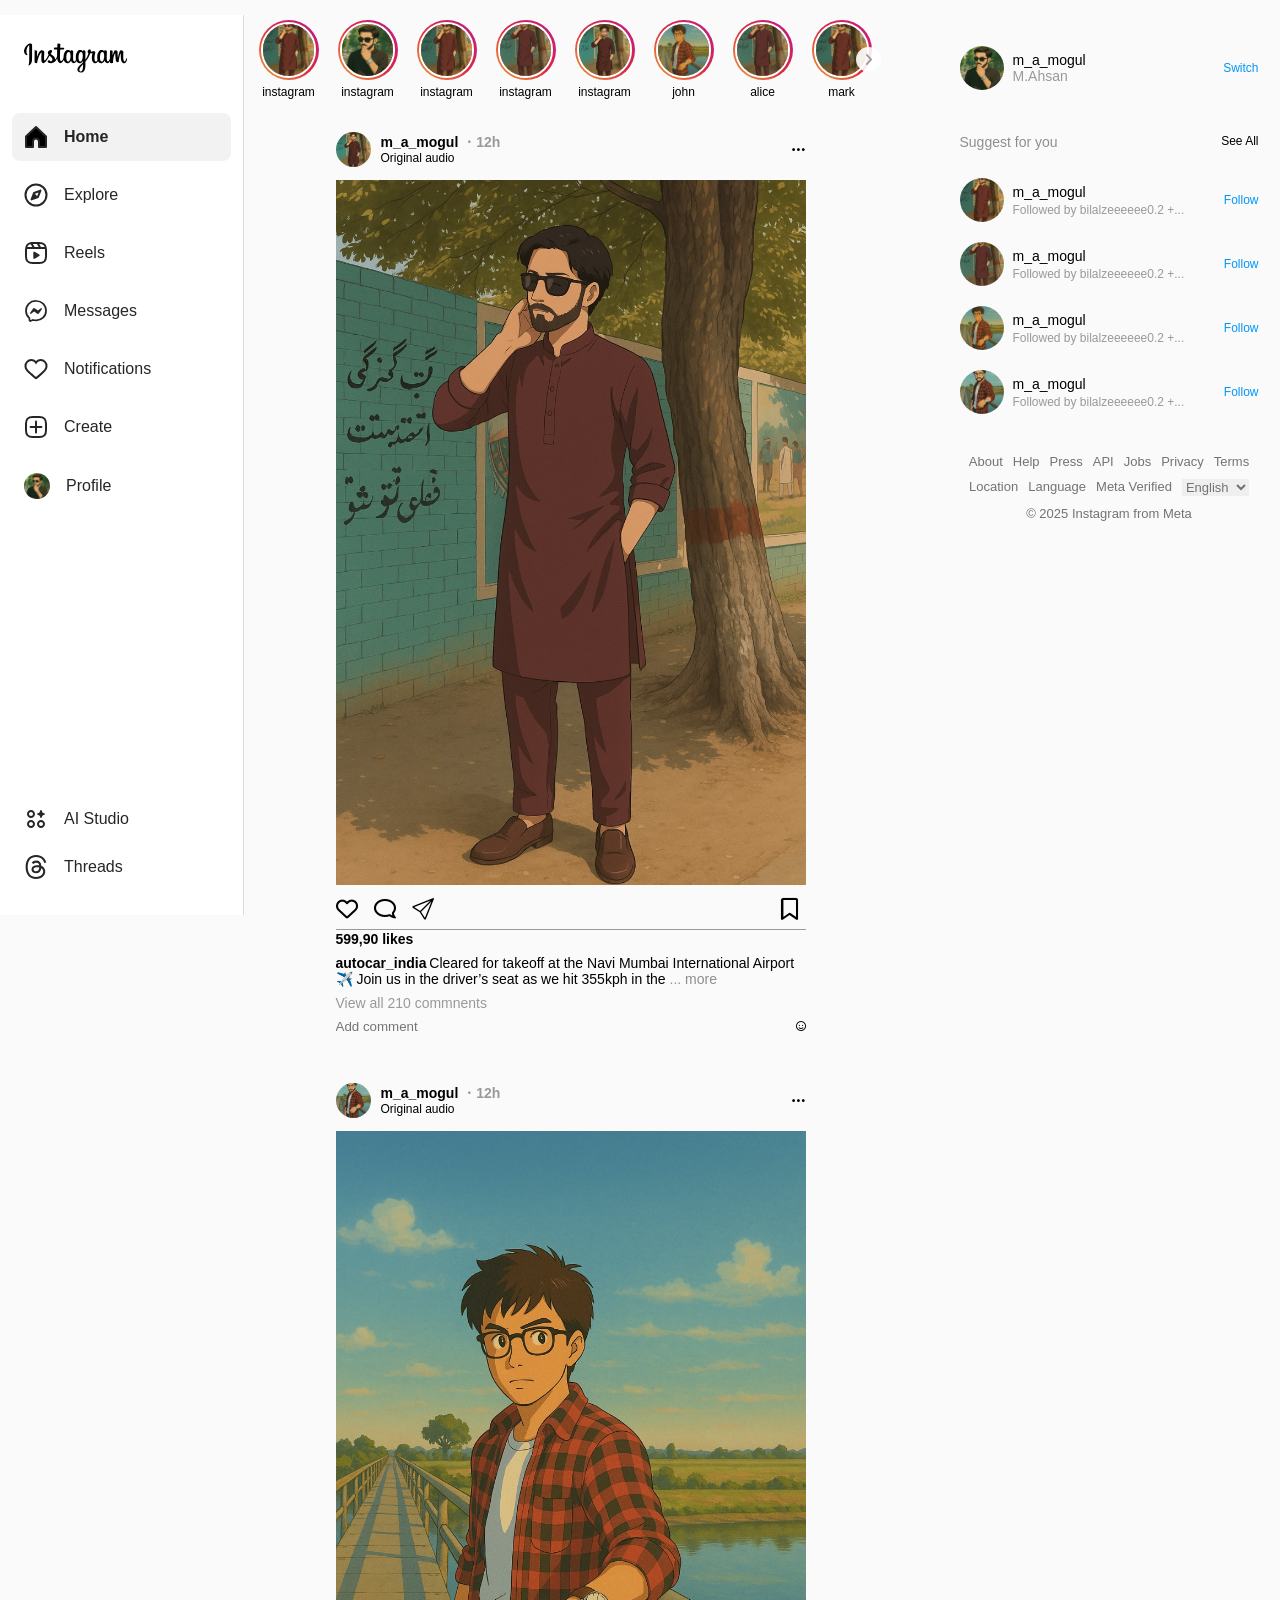
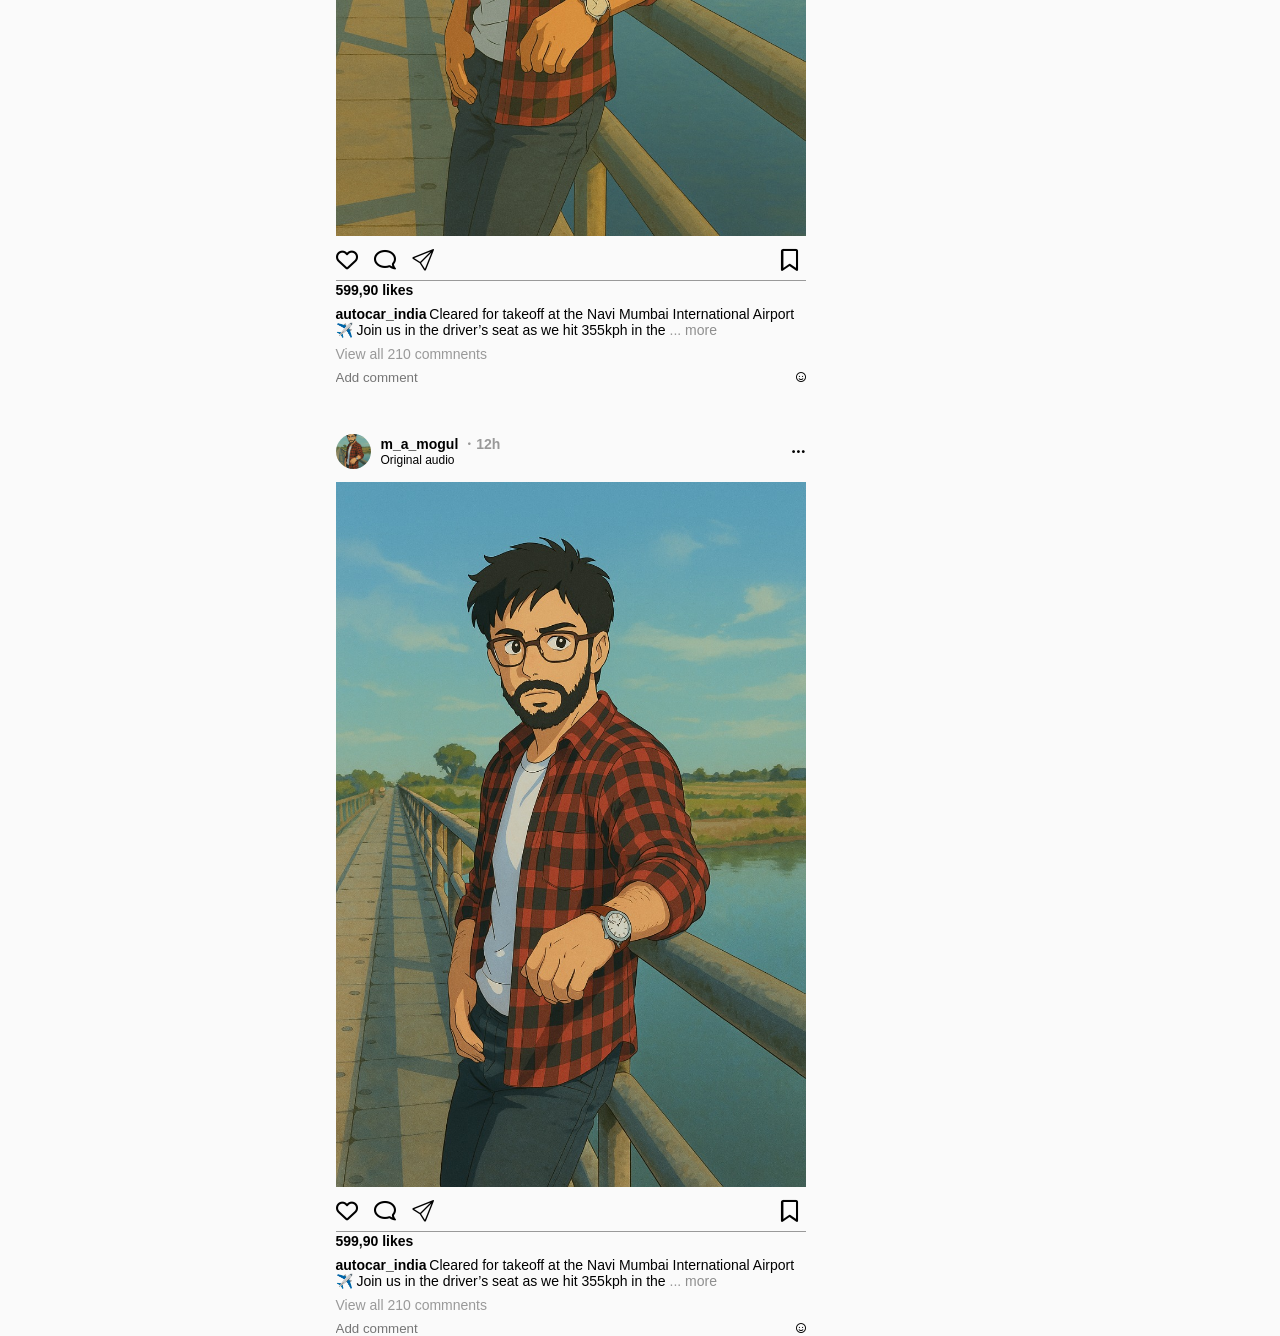
==== commit 7a96b81f: "second commit" ====
--- a/index.html
+++ b/index.html
@@ -5,6 +5,7 @@
     <meta charset="UTF-8">
     <meta name="viewport" content="width=device-width, initial-scale=1.0">
 
+    
     <!-- ? FontAwesome -->
     <link rel="stylesheet" href="https://cdnjs.cloudflare.com/ajax/libs/font-awesome/6.7.2/css/all.min.css"
         integrity="sha512-Evv84Mr4kqVGRNSgIGL/F/aIDqQb7xQ2vcrdIwxfjThSH8CSR7PBEakCr51Ck+w+/U6swU2Im1vVX0SVk9ABhg=="
